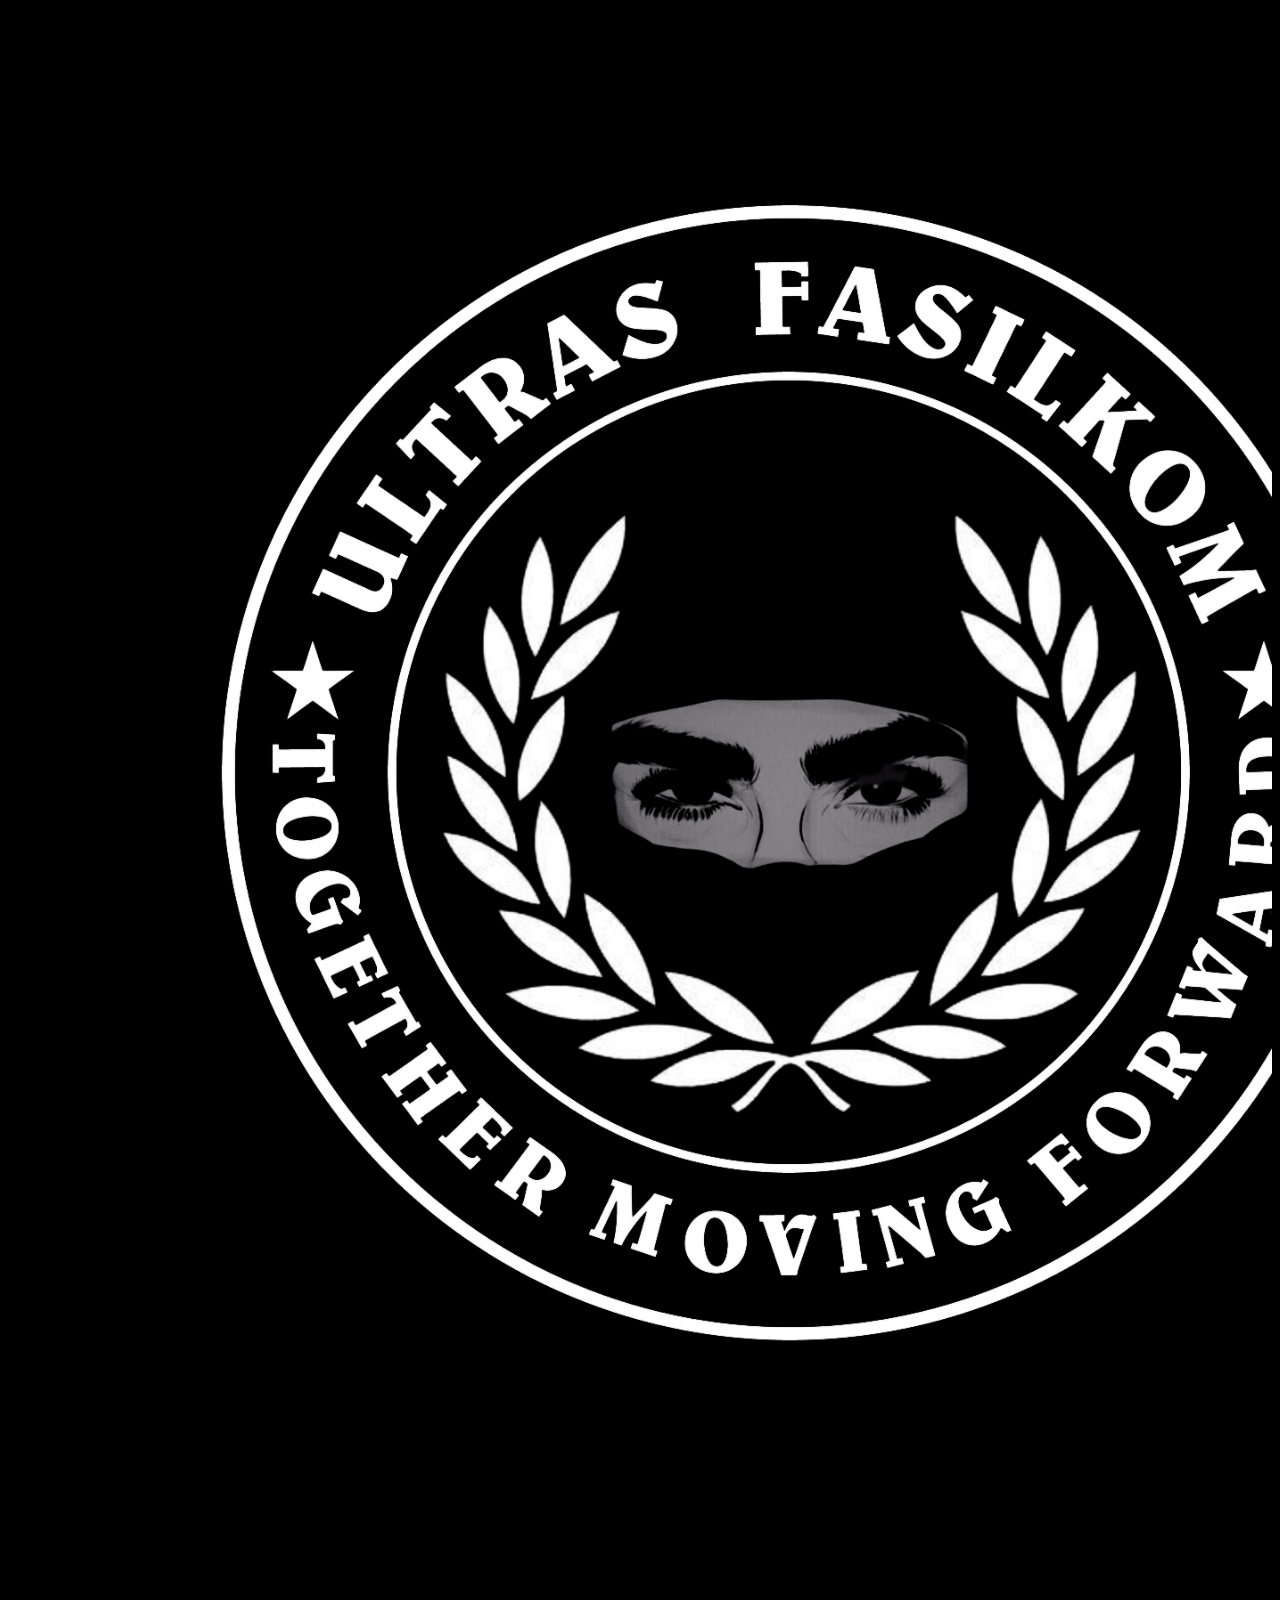
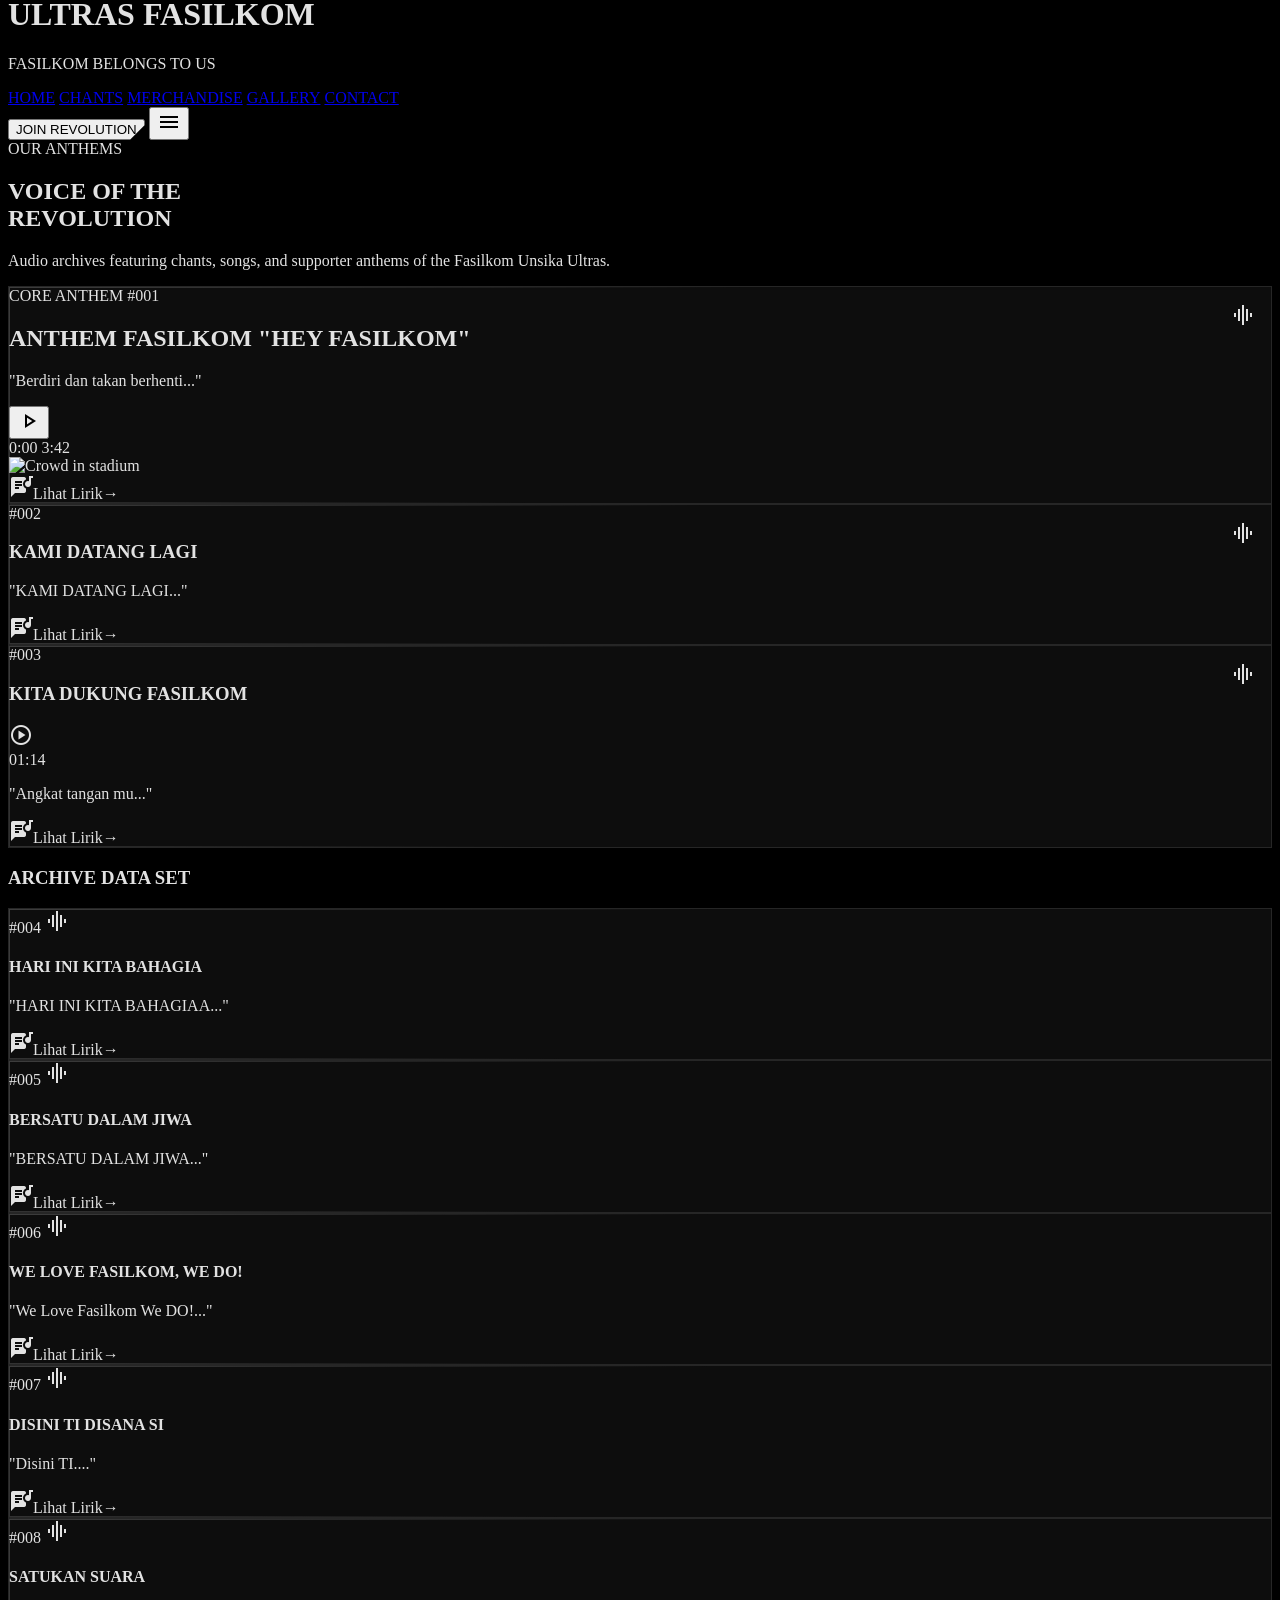
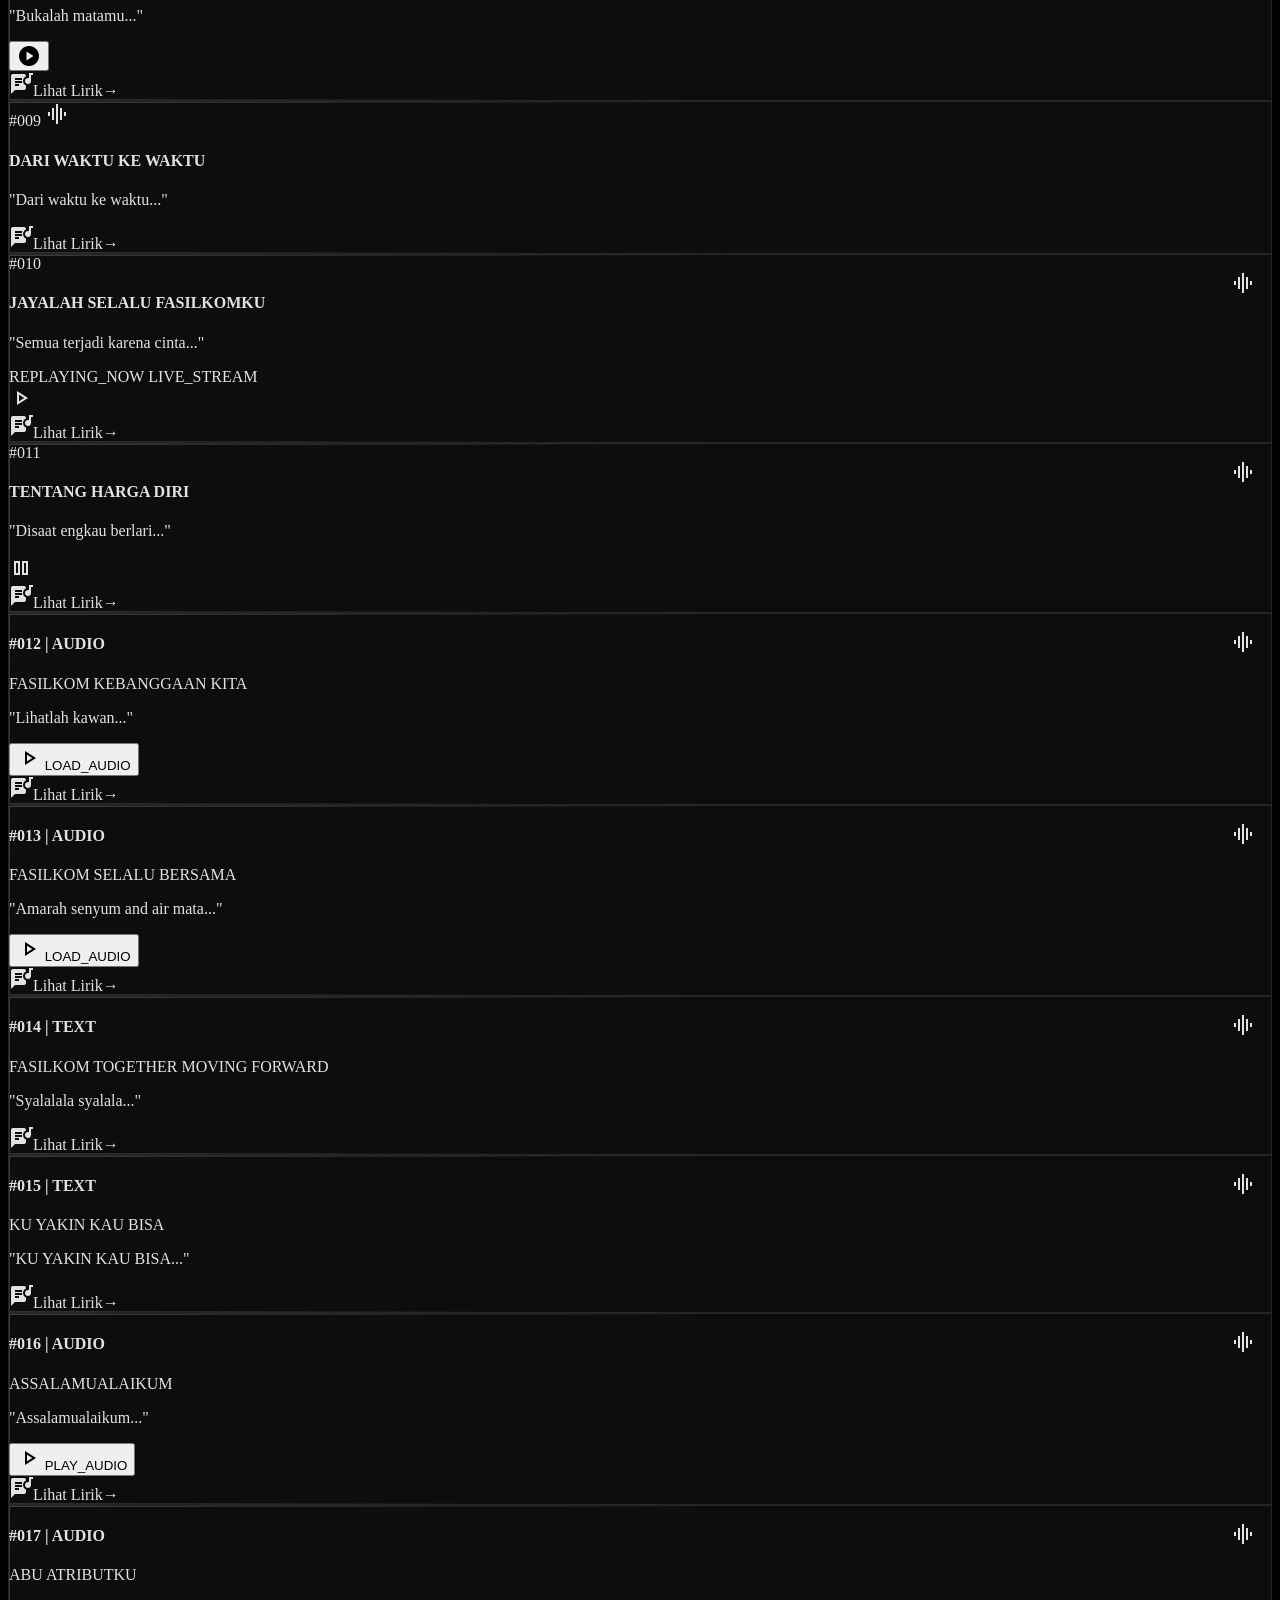
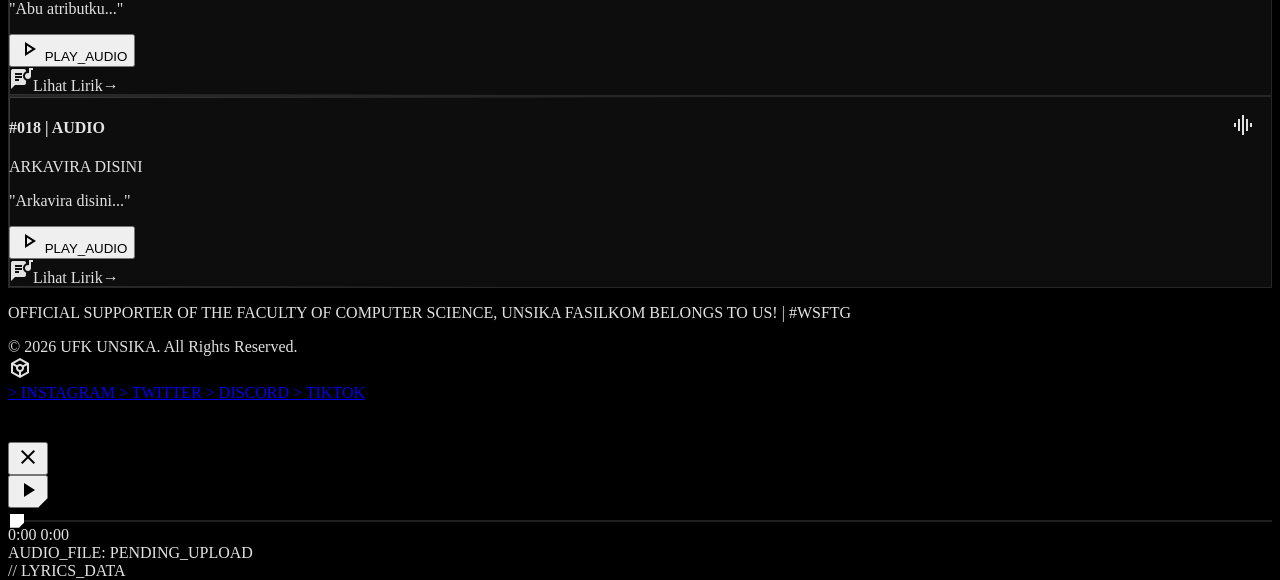
==== chants.html @ 9cc941f5 "Initial commit: Ultras Fasilkom website - Homepage (index.html) with hero, chants preview, news, doc" ====
<!DOCTYPE html>
<html class="dark" lang="en"><head>
<meta charset="utf-8"/>
<meta content="width=device-width, initial-scale=1.0" name="viewport"/>
<title>CHANTS | ULTRAS FASILKOM</title>
<script src="https://cdn.tailwindcss.com?plugins=forms,container-queries"></script>
<link href="https://fonts.googleapis.com/css2?family=Space+Grotesk:wght@300;400;500;600;700&family=JetBrains+Mono:wght@400;500;600&family=Geist:wght@300;400;500;600&display=swap" rel="stylesheet"/>
<link href="https://fonts.googleapis.com/css2?family=Material+Symbols+Outlined:wght,FILL@100..700,0..1&display=swap" rel="stylesheet"/>
<link rel="icon" type="image/png" href="assets/img/Logo Bulat.png"/>
<script id="tailwind-config">
      tailwind.config = {
        darkMode: "class",
        theme: {
          extend: {
            "colors": {
                    "primary-container": "#e2e2e2",
                    "on-primary-fixed": "#1a1c1c",
                    "tertiary-fixed-dim": "#00e639",
                    "secondary-fixed-dim": "#c6c6c6",
                    "surface-container-low": "#1b1b1b",
                    "on-tertiary": "#313030",
                    "on-error": "#690005",
                    "inverse-surface": "#e2e2e2",
                    "surface": "#131313",
                    "error": "#ffb4ab",
                    "primary-fixed-dim": "#c6c6c7",
                    "on-secondary-fixed": "#1a1c1c",
                    "on-primary-fixed-variant": "#454747",
                    "on-error-container": "#ffdad6",
                    "on-tertiary-fixed": "#1c1b1b",
                    "on-secondary": "#2f3131",
                    "surface-container-high": "#2a2a2a",
                    "surface-tint": "#c6c6c7",
                    "tertiary": "#ffffff",
                    "surface-container-highest": "#353535",
                    "tertiary-fixed": "#e5e2e1",
                    "on-tertiary-fixed-variant": "#474746",
                    "surface-bright": "#393939",
                    "surface-container": "#1f1f1f",
                    "on-tertiary-container": "#656464",
                    "inverse-on-surface": "#303030",
                    "on-secondary-fixed-variant": "#464747",
                    "outline-variant": "#444748",
                    "primary": "#ffffff",
                    "error-container": "#93000a",
                    "secondary-fixed": "#e3e2e2",
                    "inverse-primary": "#5d5f5f",
                    "secondary-container": "#484949",
                    "secondary": "#c6c6c6",
                    "on-surface": "#e2e2e2",
                    "tertiary-container": "#e5e2e1",
                    "primary-fixed": "#e2e2e2",
                    "surface-container-lowest": "#0e0e0e",
                    "on-primary-container": "#636565",
                    "background": "#131313",
                    "on-secondary-container": "#b8b8b8",
                    "surface-dim": "#131313",
                    "on-background": "#e2e2e2",
                    "outline": "#8e9192",
                    "surface-variant": "#353535",
                    "on-surface-variant": "#c4c7c8",
                    "on-primary": "#2f3131"
            },
            "borderRadius": {
                    "DEFAULT": "0.25rem",
                    "lg": "0.5rem",
                    "xl": "0.75rem",
                    "full": "9999px"
            },
            "spacing": {
                    "base": "8px",
                    "unit": "4px",
                    "margin-desktop": "40px",
                    "margin-mobile": "16px",
                    "container-max": "1280px",
                    "gutter": "16px"
            },
            "fontFamily": {
                    "headline-xl": ["Space Grotesk"],
                    "headline-lg": ["Space Grotesk"],
                    "headline-lg-mobile": ["Space Grotesk"],
                    "headline-md": ["Space Grotesk"],
                    "label-caps": ["JetBrains Mono"],
                    "data-label": ["JetBrains Mono"],
                    "data-mono": ["JetBrains Mono"],
                    "body-lg": ["Geist"],
                    "body-md": ["Geist"],
                    "code-sm": ["JetBrains Mono"]
            },
            "fontSize": {
                    "headline-xl": ["64px", {"lineHeight": "1.1", "letterSpacing": "-0.04em", "fontWeight": "700"}],
                    "headline-lg": ["40px", {"lineHeight": "1.2", "letterSpacing": "-0.02em", "fontWeight": "700"}],
                    "headline-lg-mobile": ["32px", {"lineHeight": "1.2", "fontWeight": "700"}],
                    "headline-md": ["24px", {"lineHeight": "1.2", "fontWeight": "600"}],
                    "label-caps": ["12px", {"lineHeight": "1.0", "letterSpacing": "0.1em", "fontWeight": "600"}],
                    "data-label": ["14px", {"lineHeight": "1.2", "letterSpacing": "0.05em", "fontWeight": "500"}],
                    "data-mono": ["12px", {"lineHeight": "1.4", "fontWeight": "400"}],
                    "body-lg": ["18px", {"lineHeight": "1.6", "fontWeight": "400"}],
                    "body-md": ["16px", {"lineHeight": "1.6", "fontWeight": "400"}],
                    "code-sm": ["13px", {"lineHeight": "1.4", "fontWeight": "400"}]
            }
          },
        },
      }
    </script>
<style>
        header nav a {
            position: relative;
        }
        header nav a::after {
            content: '';
            position: absolute;
            bottom: -4px;
            left: 0;
            width: 0;
            height: 2px;
            background: #00e639;
            transition: width 0.25s ease;
        }
        header nav a:hover::after {
            width: 100%;
        }
        .angular-cut {
            clip-path: polygon(0 0, 100% 0, 100% calc(100% - 15px), calc(100% - 15px) 100%, 0 100%);
        }
        .grid-bg {
            background-image: radial-gradient(circle, #444748 1px, transparent 1px);
            background-size: 32px 32px;
        }

        body {
            background-color: #000000;
            color: #e2e2e2;
            overflow-x: hidden;
        }

        .glass-card {
            background: rgba(255, 255, 255, 0.05);
            backdrop-filter: blur(30px);
            border: 1px solid rgba(255, 255, 255, 0.1);
            position: relative;
            transition: transform 0.2s ease, border-color 0.2s ease, background 0.2s ease, box-shadow 0.2s ease;
        }
        .glass-card:hover {
            transform: translateY(-3px);
            border-color: rgba(0, 230, 57, 0.4);
            background: rgba(255, 255, 255, 0.08);
            box-shadow: 0 8px 32px rgba(0, 230, 57, 0.08), 0 0 0 1px rgba(0, 230, 57, 0.15);
        }

        .glass-card::before {
            content: "";
            position: absolute;
            inset: 0;
            border-radius: inherit;
            padding: 1px;
            background: linear-gradient(135deg, rgba(255, 255, 255, 0.2), transparent, transparent);
            -webkit-mask: linear-gradient(#fff 0 0) content-box, linear-gradient(#fff 0 0);
            mask: linear-gradient(#fff 0 0) content-box, linear-gradient(#fff 0 0);
            -webkit-mask-composite: xor;
            mask-composite: exclude;
            pointer-events: none;
        }

        .soundwave-bar {
            width: 3px;
            background: #ffffff;
            border-radius: 1px;
            transition: height 0.2s ease;
        }

        .glow-hover:hover {
            box-shadow: 0 0 15px rgba(255, 255, 255, 0.2);
            filter: brightness(1.2);
        }

        ::-webkit-scrollbar { width: 4px; }
        ::-webkit-scrollbar-track { background: #000; }
        ::-webkit-scrollbar-thumb { background: #333; }
        ::-webkit-scrollbar-thumb:hover { background: #555; }

        /* Seekbar */
        .seek-bar {
            -webkit-appearance: none;
            appearance: none;
            height: 2px;
            background: linear-gradient(to right, rgba(255,255,255,0.7) var(--seek-progress, 0%), rgba(255,255,255,0.12) var(--seek-progress, 0%));
            outline: none;
            cursor: pointer;
            width: 100%;
        }
        .seek-bar::-webkit-slider-thumb {
            -webkit-appearance: none;
            width: 14px;
            height: 14px;
            background: #ffffff;
            cursor: pointer;
            clip-path: polygon(0 0, 100% 0, 100% calc(100% - 5px), calc(100% - 5px) 100%, 0 100%);
            transition: background 0.15s;
        }
        .seek-bar:hover::-webkit-slider-thumb { background: #00e639; }
        .seek-bar::-moz-range-thumb {
            width: 14px;
            height: 14px;
            background: #fff;
            border: none;
            cursor: pointer;
        }

        /* Modal */
        #lyrics-modal { transition: opacity 0.25s ease; }
        #modal-panel { transition: transform 0.25s ease; }
    </style>
</head>
<body class="bg-background font-body-md text-on-background selection:bg-primary selection:text-surface">
<!-- Header / TopAppBar -->
<header class="sticky top-0 z-[100] border-b-2 border-outline bg-background/95 backdrop-blur-sm">
<div class="flex justify-between items-center w-full px-[40px] py-4 max-w-[1280px] mx-auto h-20">
<!-- Brand -->
<div class="flex items-center gap-4">
<div class="w-16 h-16 angular-cut overflow-hidden flex-shrink-0">
<img src="assets/img/Logo Bulat.png" alt="Ultras Fasilkom" class="w-full h-full object-cover">
</div>
<div class="hidden md:block">
<h1 class="font-headline-md text-headline-md font-bold tracking-tighter text-primary">ULTRAS FASILKOM</h1>
<p class="font-data-mono text-[10px] text-on-surface-variant uppercase tracking-widest">FASILKOM BELONGS TO US</p>
</div>
</div>
<!-- Navigation Links -->
<nav class="hidden md:flex items-center gap-8">
<a class="text-on-surface-variant font-data-label text-data-label hover:text-primary hover:bg-surface-container-highest transition-all duration-150 px-2 py-1" href="index.html">HOME</a>
<a class="text-tertiary-fixed-dim border-b-2 border-tertiary-fixed-dim pb-1 font-data-label text-data-label transition-all duration-150" href="#">CHANTS</a>
<a class="text-on-surface-variant font-data-label text-data-label hover:text-primary hover:bg-surface-container-highest transition-all duration-150 px-2 py-1" href="#">MERCHANDISE</a>
<a class="text-on-surface-variant font-data-label text-data-label hover:text-primary hover:bg-surface-container-highest transition-all duration-150 px-2 py-1" href="#">GALLERY</a>
<a class="text-on-surface-variant font-data-label text-data-label hover:text-primary hover:bg-surface-container-highest transition-all duration-150 px-2 py-1" href="#">CONTACT</a>
</nav>
<!-- Right: Button + Hamburger -->
<div class="flex items-center justify-end gap-4 flex-shrink-0">
<button class="hidden md:block bg-primary text-background px-6 py-3 font-headline-md font-bold uppercase angular-cut hover:bg-tertiary-fixed-dim transition-all duration-300">
    JOIN REVOLUTION
</button>
<button id="hamburger-btn" class="md:hidden flex items-center justify-center w-10 h-10 text-primary hover:text-tertiary-fixed-dim transition-colors" aria-label="Toggle menu">
<span class="material-symbols-outlined text-2xl" id="hamburger-icon">menu</span>
</button>
</div>
</div>
</header>
<!-- Mobile Menu -->
<div id="mobile-menu" class="md:hidden fixed left-0 right-0 z-[99] bg-background border-b-2 border-outline backdrop-blur-sm overflow-hidden" style="top:80px; max-height:0; opacity:0; transition: max-height 0.35s ease, opacity 0.25s ease;">
<nav class="flex flex-col px-6 py-4 gap-1 max-w-[1280px] mx-auto">
<a class="text-on-surface-variant font-data-label text-data-label py-4 border-b border-outline-variant/20 hover:text-primary transition-colors" href="index.html">HOME</a>
<a class="text-tertiary-fixed-dim font-data-label text-data-label py-4 border-b border-outline-variant/20 tracking-wider" href="#">CHANTS</a>
<a class="text-on-surface-variant font-data-label text-data-label py-4 border-b border-outline-variant/20 hover:text-primary transition-colors" href="#">MERCHANDISE</a>
<a class="text-on-surface-variant font-data-label text-data-label py-4 border-b border-outline-variant/20 hover:text-primary transition-colors" href="#">GALLERY</a>
<a class="text-on-surface-variant font-data-label text-data-label py-4 border-b border-outline-variant/20 hover:text-primary transition-colors" href="#">CONTACT</a>
<div class="py-4">
<button class="w-full bg-primary text-background py-3 font-headline-md font-bold uppercase angular-cut hover:bg-tertiary-fixed-dim transition-all duration-300">JOIN REVOLUTION</button>
</div>
</nav>
</div>
<main class="pt-8 pb-20 px-margin-mobile md:px-margin-desktop max-w-container-max mx-auto">
<!-- Hero Section -->
<section class="mb-16">
<div class="flex flex-col md:flex-row md:items-end justify-between gap-base mb-8">
<div>
<span class="font-label-caps text-primary tracking-widest opacity-60">OUR ANTHEMS</span>
<h1 class="font-headline-xl text-headline-xl mt-2">VOICE OF THE<br/><span class="text-primary">REVOLUTION</span></h1>
</div>
<div class="text-right hidden md:block">
<p class="font-code-sm text-on-surface-variant max-w-xs">
                        Audio archives featuring chants, songs, and supporter anthems of the Fasilkom Unsika Ultras.
                    </p>
</div>
</div>
<div class="w-full h-1 bg-white/5 relative overflow-hidden mb-12">
<div class="absolute inset-0 bg-primary/20 animate-[pulse_2s_infinite]"></div>
</div>
</section>
<!-- Chant Grid (Bento Style Layout) -->
<div class="grid grid-cols-1 lg:grid-cols-12 gap-gutter">
<!-- Featured Chant 1 -->
<div class="lg:col-span-8 glass-card p-8 group overflow-hidden">
<div class="flex flex-col md:flex-row justify-between items-start gap-gutter mb-8">
<div class="flex-1">
<div class="flex items-center gap-base mb-4">
<span class="bg-white text-black px-2 py-0.5 font-label-caps text-[10px]">CORE ANTHEM</span>
<span class="font-code-sm opacity-40">#001</span>
</div>
<h2 class="font-headline-lg text-headline-lg uppercase mb-2">ANTHEM FASILKOM "HEY FASILKOM"</h2>
<p class="font-body-lg text-primary/80 italic">"Berdiri dan takan berhenti..."</p>
</div>
<!-- Audio Player Integrated -->
<div class="w-full md:w-72 bg-white/5 border border-white/10 p-4 self-center">
<div class="flex items-center gap-4 mb-3">
<button class="w-12 h-12 flex items-center justify-center bg-white text-black transition-transform active:scale-90">
<span class="material-symbols-outlined">play_arrow</span>
</button>
<div class="flex-1">
<div class="h-8 flex items-end gap-[2px] justify-between px-2">
<div class="soundwave-bar h-1/2"></div><div class="soundwave-bar h-3/4"></div><div class="soundwave-bar h-full"></div><div class="soundwave-bar h-1/2"></div><div class="soundwave-bar h-2/3"></div><div class="soundwave-bar h-4/5"></div><div class="soundwave-bar h-1/3"></div><div class="soundwave-bar h-3/4"></div><div class="soundwave-bar h-full"></div><div class="soundwave-bar h-2/3"></div><div class="soundwave-bar h-1/2"></div>
</div>
</div>
</div>
<div class="flex justify-between font-code-sm text-xs opacity-60">
<span>0:00</span>
<span>3:42</span>
</div>
</div>
</div>
<div class="h-64 relative rounded overflow-hidden">
<img class="w-full h-full object-cover opacity-30 grayscale group-hover:scale-105 transition-transform duration-700" src="https://lh3.googleusercontent.com/aida-public/[base64]" alt="Crowd in stadium"/>
<div class="absolute inset-0 bg-gradient-to-t from-surface via-transparent to-transparent"></div>
</div>
</div>
<!-- Chant 2-3 Stack -->
<div class="lg:col-span-4 flex flex-col gap-gutter">
<div class="glass-card p-6 flex-1 hover:bg-white/10 transition-colors cursor-pointer">
<span class="font-code-sm opacity-40 mb-2 block">#002</span>
<h3 class="font-headline-lg-mobile text-headline-lg-mobile mb-4">KAMI DATANG LAGI</h3>
<p class="font-body-md opacity-60 line-clamp-2 italic">"KAMI DATANG LAGI..."</p>
</div>
<div class="glass-card p-6 flex-1 bg-white/10">
<span class="font-code-sm opacity-40 mb-2 block">#003</span>
<h3 class="font-headline-lg-mobile text-headline-lg-mobile mb-4">KITA DUKUNG FASILKOM</h3>
<div class="bg-black/40 p-4 mb-4 border-l-2 border-primary">
<div class="flex items-center gap-3">
<span class="material-symbols-outlined text-primary">play_circle</span>
<div class="flex-1 h-[2px] bg-white/20 relative">
<div class="absolute left-0 top-0 h-full w-1/3 bg-primary shadow-[0_0_8px_white]"></div>
</div>
<span class="font-code-sm text-[10px]">01:14</span>
</div>
</div>
<p class="font-body-md opacity-60 italic">"Angkat tangan mu..."</p>
</div>
</div>
<!-- Standard List with Cyberpunk treatment -->
<div class="lg:col-span-12 mt-8">
<div class="flex items-center gap-base mb-12">
<div class="h-[1px] flex-1 bg-white/10"></div>
<h3 class="font-label-caps text-primary text-xl">ARCHIVE DATA SET</h3>
<div class="h-[1px] flex-1 bg-white/10"></div>
</div>
<div class="grid grid-cols-1 md:grid-cols-2 lg:grid-cols-3 gap-6">
<!-- 4 -->
<div class="glass-card p-6 hover:shadow-[0_0_20px_rgba(255,255,255,0.05)] transition-all">
<div class="flex justify-between items-start mb-6">
<span class="font-code-sm opacity-40">#004</span>
<span class="material-symbols-outlined text-primary animate-pulse">graphic_eq</span>
</div>
<h4 class="font-headline-lg-mobile text-xl mb-3">HARI INI KITA BAHAGIA</h4>
<p class="font-body-md opacity-60 mb-6 italic">"HARI INI KITA BAHAGIAA..."</p>
<div class="w-full h-1 bg-white/5 overflow-hidden"><div class="h-full bg-white/10 w-0"></div></div>
</div>
<!-- 5 -->
<div class="glass-card p-6">
<div class="flex justify-between items-start mb-6">
<span class="font-code-sm opacity-40">#005</span>
<span class="material-symbols-outlined text-primary animate-pulse">graphic_eq</span>
</div>
<h4 class="font-headline-lg-mobile text-xl mb-3">BERSATU DALAM JIWA</h4>
<p class="font-body-md opacity-60 mb-6 italic">"BERSATU DALAM JIWA..."</p>
<div class="w-full h-1 bg-white/5"></div>
</div>
<!-- 6 -->
<div class="glass-card p-6">
<div class="flex justify-between items-start mb-6">
<span class="font-code-sm opacity-40">#006</span>
<span class="material-symbols-outlined text-primary animate-pulse">graphic_eq</span>
</div>
<h4 class="font-headline-lg-mobile text-xl mb-3">WE LOVE FASILKOM, WE DO!</h4>
<p class="font-body-md opacity-60 mb-6 italic">"We Love Fasilkom We DO!..."</p>
<div class="w-full h-1 bg-white/5"></div>
</div>
<!-- 7 -->
<div class="glass-card p-6">
<div class="flex justify-between items-start mb-6">
<span class="font-code-sm opacity-40">#007</span>
<span class="material-symbols-outlined text-primary animate-pulse">graphic_eq</span>
</div>
<h4 class="font-headline-lg-mobile text-xl mb-3">DISINI TI DISANA SI</h4>
<p class="font-body-md opacity-60 mb-6 italic">"Disini TI...."</p>
<div class="w-full h-1 bg-white/5"></div>
</div>
<!-- 8 Audio Player -->
<div class="glass-card p-6 border-primary/30">
<div class="flex justify-between items-start mb-6">
<span class="font-code-sm text-primary">#008</span>
<span class="material-symbols-outlined text-primary animate-pulse">graphic_eq</span>
</div>
<h4 class="font-headline-lg-mobile text-xl mb-3">SATUKAN SUARA</h4>
<p class="font-body-md opacity-60 mb-6 italic">"Bukalah matamu..."</p>
<div class="flex items-center gap-3">
<button class="material-symbols-outlined text-primary text-3xl" style="font-variation-settings: 'FILL' 1;">play_circle</button>
<div class="flex-1 flex gap-1 items-end h-6">
<div class="bg-primary w-1 h-3"></div><div class="bg-primary w-1 h-5"></div><div class="bg-primary w-1 h-2"></div><div class="bg-primary w-1 h-4"></div><div class="bg-primary w-1 h-6"></div><div class="bg-primary/40 w-1 h-2"></div><div class="bg-primary/40 w-1 h-3"></div><div class="bg-primary/40 w-1 h-1"></div>
</div>
</div>
</div>
<!-- 9 -->
<div class="glass-card p-6">
<div class="flex justify-between items-start mb-6">
<span class="font-code-sm opacity-40">#009</span>
<span class="material-symbols-outlined text-primary animate-pulse">graphic_eq</span>
</div>
<h4 class="font-headline-lg-mobile text-xl mb-3">DARI WAKTU KE WAKTU</h4>
<p class="font-body-md opacity-60 mb-6 italic">"Dari waktu ke waktu..."</p>
<div class="w-full h-1 bg-white/5"></div>
</div>
</div>
</div>
<!-- Row 2 of Cards -->
<div class="lg:col-span-12 grid grid-cols-1 md:grid-cols-2 gap-gutter">
<!-- 10 Audio Player -->
<div class="glass-card p-8 flex flex-col md:flex-row gap-gutter">
<div class="flex-1">
<span class="font-code-sm opacity-40 mb-2 block">#010</span>
<h4 class="font-headline-lg-mobile mb-4">JAYALAH SELALU FASILKOMKU</h4>
<p class="font-body-md opacity-60 mb-4 italic">"Semua terjadi karena cinta..."</p>
</div>
<div class="w-full md:w-64 flex flex-col justify-center gap-2">
<div class="flex items-center justify-between font-code-sm mb-2">
<span>REPLAYING_NOW</span>
<span class="text-primary">LIVE_STREAM</span>
</div>
<div class="h-12 bg-white/5 flex items-center px-4 gap-4">
<span class="material-symbols-outlined cursor-pointer hover:text-primary">play_arrow</span>
<div class="flex-1 flex items-end h-6 gap-[2px]">
<div class="bg-primary w-full h-[10%]"></div><div class="bg-primary w-full h-[60%]"></div><div class="bg-primary w-full h-[40%]"></div><div class="bg-primary w-full h-[90%]"></div><div class="bg-primary w-full h-[20%]"></div>
</div>
</div>
</div>
</div>
<!-- 11 Audio Player -->
<div class="glass-card p-8 flex flex-col md:flex-row gap-gutter">
<div class="flex-1">
<span class="font-code-sm opacity-40 mb-2 block">#011</span>
<h4 class="font-headline-lg-mobile mb-4">TENTANG HARGA DIRI</h4>
<p class="font-body-md opacity-60 mb-4 italic">"Disaat engkau berlari..."</p>
</div>
<div class="w-full md:w-64 flex flex-col justify-center gap-2">
<div class="h-12 border border-primary/20 flex items-center px-4 gap-4">
<span class="material-symbols-outlined text-primary">pause</span>
<div class="flex-1 relative h-1 bg-white/10">
<div class="absolute inset-y-0 left-0 w-3/4 bg-primary"></div>
</div>
</div>
</div>
</div>
</div>
<!-- Remaining List -->
<div class="lg:col-span-12 grid grid-cols-1 md:grid-cols-2 lg:grid-cols-4 gap-6">
<!-- 12 -->
<div class="glass-card p-6 border-l-4 border-primary/50">
<h4 class="font-label-caps text-xs opacity-50 mb-2">#012 | AUDIO</h4>
<p class="font-body-lg font-bold mb-2">FASILKOM KEBANGGAAN KITA</p>
<p class="font-code-sm opacity-40 mb-4 italic">"Lihatlah kawan..."</p>
<button class="flex items-center gap-2 text-primary font-label-caps text-[10px] tracking-widest hover:translate-x-1 transition-transform">
<span class="material-symbols-outlined text-sm">play_arrow</span> LOAD_AUDIO
                    </button>
</div>
<!-- 13 -->
<div class="glass-card p-6 border-l-4 border-primary/50">
<h4 class="font-label-caps text-xs opacity-50 mb-2">#013 | AUDIO</h4>
<p class="font-body-lg font-bold mb-2">FASILKOM SELALU BERSAMA</p>
<p class="font-code-sm opacity-40 mb-4 italic">"Amarah senyum and air mata..."</p>
<button class="flex items-center gap-2 text-primary font-label-caps text-[10px] tracking-widest hover:translate-x-1 transition-transform">
<span class="material-symbols-outlined text-sm">play_arrow</span> LOAD_AUDIO
                    </button>
</div>
<!-- 14 -->
<div class="glass-card p-6 opacity-60 hover:opacity-100 transition-opacity">
<h4 class="font-label-caps text-xs opacity-50 mb-2">#014 | TEXT</h4>
<p class="font-body-lg font-bold mb-2">FASILKOM TOGETHER MOVING FORWARD</p>
<p class="font-code-sm opacity-40 italic">"Syalalala syalala..."</p>
</div>
<!-- 15 -->
<div class="glass-card p-6 opacity-60 hover:opacity-100 transition-opacity">
<h4 class="font-label-caps text-xs opacity-50 mb-2">#015 | TEXT</h4>
<p class="font-body-lg font-bold mb-2">KU YAKIN KAU BISA</p>
<p class="font-code-sm opacity-40 italic">"KU YAKIN KAU BISA..."</p>
</div>
<!-- 16 -->
<div class="glass-card p-6 border-l-4 border-primary/50">
<h4 class="font-label-caps text-xs opacity-50 mb-2">#016 | AUDIO</h4>
<p class="font-body-lg font-bold mb-2">ASSALAMUALAIKUM</p>
<p class="font-code-sm opacity-40 mb-4 italic">"Assalamualaikum..."</p>
<button class="flex items-center gap-2 text-primary font-label-caps text-[10px] tracking-widest hover:translate-x-1 transition-transform">
<span class="material-symbols-outlined text-sm">play_arrow</span> PLAY_AUDIO
</button>
</div>
<!-- 17 -->
<div class="glass-card p-6 border-l-4 border-primary/50">
<h4 class="font-label-caps text-xs opacity-50 mb-2">#017 | AUDIO</h4>
<p class="font-body-lg font-bold mb-2">ABU ATRIBUTKU</p>
<p class="font-code-sm opacity-40 mb-4 italic">"Abu atributku..."</p>
<button class="flex items-center gap-2 text-primary font-label-caps text-[10px] tracking-widest hover:translate-x-1 transition-transform">
<span class="material-symbols-outlined text-sm">play_arrow</span> PLAY_AUDIO
</button>
</div>
<!-- 18 -->
<div class="glass-card p-6 border-l-4 border-primary/50">
<h4 class="font-label-caps text-xs opacity-50 mb-2">#018 | AUDIO</h4>
<p class="font-body-lg font-bold mb-2">ARKAVIRA DISINI</p>
<p class="font-code-sm opacity-40 mb-4 italic">"Arkavira disini..."</p>
<button class="flex items-center gap-2 text-primary font-label-caps text-[10px] tracking-widest hover:translate-x-1 transition-transform">
<span class="material-symbols-outlined text-sm">play_arrow</span> PLAY_AUDIO
</button>
</div>
</div>
</div>
</main>
<!-- Footer -->
<footer class="bg-surface-container-lowest border-t-2 border-outline mt-20 relative overflow-hidden">
<div class="absolute inset-0 opacity-5 pointer-events-none grid-bg"></div>
<div class="w-full pt-12 pb-6 px-[40px] max-w-[1280px] mx-auto relative z-10">
<div class="flex flex-col md:flex-row justify-between items-start gap-8 mb-12">
<!-- Left Footer Section -->
<div class="max-w-2xl">
<p class="font-data-mono text-data-mono text-primary leading-relaxed tracking-tight">
                    OFFICIAL SUPPORTER OF THE FACULTY OF COMPUTER SCIENCE, UNSIKA FASILKOM BELONGS TO US! | #WSFTG
                </p>
</div>
<!-- Right Footer Section -->
<div class="flex items-center gap-4 text-right">
<div class="flex flex-col">
<span class="font-data-mono text-data-mono text-primary uppercase">
© 2026 UFK UNSIKA. All Rights Reserved.</span>
</div>
<div class="w-12 h-12 border-2 border-primary rounded-full flex items-center justify-center animate-[spin_10s_linear_infinite]">
<span class="material-symbols-outlined text-primary text-xl">token</span>
</div>
</div>
</div>
<!-- Bottom Center Links -->
<div class="flex flex-wrap justify-center items-center gap-x-8 gap-y-4 border-t border-outline-variant/30 pt-8">
<a class="font-data-mono text-[12px] text-on-surface-variant hover:text-tertiary-fixed transition-colors flex items-center gap-2 group" href="#">
<span class="opacity-0 group-hover:opacity-100 transition-opacity">&gt;</span> INSTAGRAM
</a>
<a class="font-data-mono text-[12px] text-on-surface-variant hover:text-tertiary-fixed transition-colors flex items-center gap-2 group" href="#">
<span class="opacity-0 group-hover:opacity-100 transition-opacity">&gt;</span> TWITTER
</a>
<a class="font-data-mono text-[12px] text-on-surface-variant hover:text-tertiary-fixed transition-colors flex items-center gap-2 group" href="#">
<span class="opacity-0 group-hover:opacity-100 transition-opacity">&gt;</span> DISCORD
</a>
<a class="font-data-mono text-[12px] text-on-surface-variant hover:text-tertiary-fixed transition-colors flex items-center gap-2 group" href="#">
<span class="opacity-0 group-hover:opacity-100 transition-opacity">&gt;</span> TIKTOK
</a>
</div>
</div>
</footer>
<!-- LYRICS PLAYER MODAL -->
<div id="lyrics-modal" class="fixed inset-0 z-[200] flex items-center justify-center p-4 opacity-0 pointer-events-none">
    <div id="modal-backdrop" class="absolute inset-0 bg-black/85 backdrop-blur-sm"></div>
    <div id="modal-panel" class="relative z-10 w-full max-w-2xl bg-[#131313] border-2 border-[#8e9192] flex flex-col overflow-hidden" style="max-height:88vh; clip-path: polygon(0 0, 100% 0, 100% calc(100% - 20px), calc(100% - 20px) 100%, 0 100%); transform: translateY(20px);">

        <!-- Header -->
        <div class="flex justify-between items-start p-6 border-b-2 border-[#8e9192] flex-shrink-0">
            <div>
                <div class="flex items-center gap-3 mb-2">
                    <span id="modal-number" class="font-data-mono text-[11px] text-[#00e639] tracking-[0.2em]"></span>
                    <span id="modal-badge" class="hidden bg-white text-black px-2 py-0.5 font-data-mono text-[10px] tracking-wider"></span>
                </div>
                <h2 id="modal-title" class="font-headline-md text-headline-md text-white uppercase tracking-tight leading-tight"></h2>
            </div>
            <button id="modal-close" class="text-[#8e9192] hover:text-white transition-colors ml-6 mt-1 flex-shrink-0">
                <span class="material-symbols-outlined text-2xl">close</span>
            </button>
        </div>

        <!-- Audio Player -->
        <div class="px-6 py-5 border-b border-white/10 flex-shrink-0">
            <audio id="modal-audio" preload="none"></audio>
            <div class="flex items-center gap-5">
                <button id="play-pause-btn" class="w-12 h-12 flex items-center justify-center flex-shrink-0 bg-white text-black hover:bg-[#00e639] transition-colors" style="clip-path: polygon(0 0, 100% 0, 100% calc(100% - 10px), calc(100% - 10px) 100%, 0 100%);">
                    <span class="material-symbols-outlined text-2xl" id="play-icon" style="font-variation-settings:'FILL' 1;">play_arrow</span>
                </button>
                <div class="flex-1 flex flex-col gap-2">
                    <input type="range" id="seek-bar" class="seek-bar" value="0" min="0" max="100" step="0.1">
                    <div class="flex justify-between">
                        <span id="current-time" class="font-data-mono text-[10px] text-[#c4c7c8]">0:00</span>
                        <span id="track-duration" class="font-data-mono text-[10px] text-[#c4c7c8]">0:00</span>
                    </div>
                </div>
            </div>
            <div class="flex items-center gap-2 mt-3">
                <span id="status-dot" class="w-2 h-2 rounded-full bg-[#444748] flex-shrink-0"></span>
                <span id="status-text" class="font-data-mono text-[10px] text-[#444748] tracking-wider uppercase">AUDIO_FILE: PENDING_UPLOAD</span>
            </div>
        </div>

        <!-- Lyrics -->
        <div class="flex-1 overflow-y-auto min-h-0">
            <div class="px-6 pt-5 pb-2 sticky top-0 bg-[#131313]/95 backdrop-blur-sm">
                <div class="flex items-center gap-3">
                    <div class="h-px flex-1 bg-white/10"></div>
                    <span class="font-data-mono text-[10px] text-[#00e639] tracking-[0.2em] uppercase">// LYRICS_DATA</span>
                    <div class="h-px flex-1 bg-white/10"></div>
                </div>
            </div>
            <div id="modal-lyrics" class="px-8 pb-10 pt-4 font-body-lg text-[18px] text-[#e2e2e2] leading-[2.2] whitespace-pre-line text-center"></div>
        </div>

    </div>
</div>

<!-- Ambient Glow -->
<div class="fixed top-0 left-0 w-full h-full pointer-events-none -z-10 opacity-30">
<div class="absolute top-1/4 -left-20 w-96 h-96 bg-primary/10 rounded-full blur-[120px]"></div>
<div class="absolute bottom-1/4 -right-20 w-96 h-96 bg-primary/5 rounded-full blur-[150px]"></div>
</div>
<script>
        // Hamburger Menu
        const hamburgerBtn = document.getElementById('hamburger-btn');
        const mobileMenu = document.getElementById('mobile-menu');
        const hamburgerIcon = document.getElementById('hamburger-icon');
        let menuOpen = false;

        hamburgerBtn.addEventListener('click', () => {
            menuOpen = !menuOpen;
            mobileMenu.style.maxHeight = menuOpen ? '500px' : '0';
            mobileMenu.style.opacity = menuOpen ? '1' : '0';
            hamburgerIcon.textContent = menuOpen ? 'close' : 'menu';
        });

        mobileMenu.querySelectorAll('a').forEach(link => {
            link.addEventListener('click', () => {
                menuOpen = false;
                mobileMenu.style.maxHeight = '0';
                mobileMenu.style.opacity = '0';
                hamburgerIcon.textContent = 'menu';
            });
        });

const bars = document.querySelectorAll('.soundwave-bar');
        setInterval(() => {
            bars.forEach(bar => {
                const height = Math.floor(Math.random() * 80) + 20;
                bar.style.height = `${height}%`;
            });
        }, 150);

        document.querySelectorAll('button').forEach(btn => {
            btn.addEventListener('mouseenter', () => {
                btn.style.opacity = '0.7';
                setTimeout(() => btn.style.opacity = '1', 50);
                setTimeout(() => btn.style.opacity = '0.8', 100);
                setTimeout(() => btn.style.opacity = '1', 150);
            });
        });
    </script>
<script>
    // ── TRACK DATA ──────────────────────────────────────────
    const tracks = [
        {
            number: '#001', badge: 'CORE ANTHEM',
            title: 'ANTHEM FASILKOM "HEY FASILKOM"',
            audio: 'assets/audio/001_hey_fasilkom.mp3',
            lyrics: `Berdiri dan takan berhenti...
Tuk dukung kebanggaan kami...
Fasilkom sampai mati...

Hey Fasilkom... Hey Fasilkom...
Selamanya di hati...`
        },
        { number: '#002', title: 'KAMI DATANG LAGI', audio: '', lyrics: `KAMI DATANG LAGI...
DENGAN SATU TUJUAN...
UNTUK KEBANGGAAN...
FASILKOM JUARA...
KAMI DISINI UNTUKMU...` },
        { number: '#003', title: 'KITA DUKUNG FASILKOM', audio: '', lyrics: `Angkat tangan mu...
Satukan suara mu...
Fasilkom yang utama...
Takkan pernah menyerah...
Berjuanglah pahlawanku...` },
        { number: '#004', title: 'HARI INI KITA BAHAGIA', audio: '', lyrics: `HARI INI KITA BAHAGIAA...
DENGAN KEMENANGAN INI...
FASILKOM SELALU DI HATI...
TERUSLAH BERJAYA...
SATU FASILKOM SATU!` },
        { number: '#005', title: 'BERSATU DALAM JIWA', audio: '', lyrics: `BERSATU DALAM JIWA...
BERJANJI TUK SETIA...
FASILKOM SELAMANYA...
TAK AKAN TERPISAHKAN...
OLEH APAPUN JUGA...` },
        { number: '#006', title: 'WE LOVE FASILKOM, WE DO!', audio: 'assets/audio/lv_0_20250726110537.mp4', lyrics: `We Love Fasilkom We DO!...
We Love Fasilkom We DO!...
Fasilkom we love you...
Oh Fasilkom we love you...
Forever and ever...` },
        { number: '#007', title: 'DISINI TI DISANA SI', audio: 'assets/audio/lv_0_20250726110737.mp4', lyrics: `Disini TI… Disana SI…
Dimana-mana kita saudara...
Fasilkom satu... Fasilkom maju...
Tak ada beda... Kita Fasilkom...
Unsika Bangga!` },
        { number: '#008', title: 'SATUKAN SUARA', audio: '', lyrics: `Bukalah matamu...
Dengarlah suara kami...
Bergetar stadion ini...
Demi Fasilkom tercinta...
Berjuanglah sekuat tenaga...` },
        { number: '#009', title: 'DARI WAKTU KE WAKTU', audio: '', lyrics: `Dari waktu ke waktu...
Cintaku takkan pudar...
Untukmu Fasilkomku...
Mengalir dalam darah...
Abadi selamanya...` },
        { number: '#010', title: 'JAYALAH SELALU FASILKOMKU', audio: '', lyrics: `Semua terjadi karena cinta...
Semua terjadi karena rasa...
Jayalah selalu Fasilkomku...
Kibarkan bendera mu...
Di puncak tertinggi dunia...` },
        { number: '#011', title: 'TENTANG HARGA DIRI', audio: '', lyrics: `Disaat engkau berlari...
Mengejar mimpi-mimpi...
Fasilkom harga diri...
Takkan kami biarkan...
Engkau berjuang sendiri...` },
        { number: '#012', title: 'FASILKOM KEBANGGAAN KITA', audio: '', lyrics: `Lihatlah kawan...
Kemenangan di depan mata...
Fasilkom kebanggaan kita...
Bersama kita bisa...
Taklukan segala rintangan...` },
        { number: '#013', title: 'FASILKOM SELALU BERSAMA', audio: '', lyrics: `Amarah senyum...
Tawa dan tangis kita lalui...
Fasilkom selalu bersama...
Dalam suka dan duka...
Satu rasa satu jiwa...` },
        { number: '#014', title: 'FASILKOM TOGETHER MOVING FORWARD', audio: 'assets/audio/lv_0_20250726110917.mp4', lyrics: `Syalalala syalala...
Fasilkom together moving forward...
Syalalala syalala...
Terus maju tak gentar...
Sampai garis finish...` },
        { number: '#015', title: 'KU YAKIN KAU BISA', audio: '', lyrics: `KU YAKIN KAU BISA...
KU YAKIN KAU JUARA...
FASILKOM KU TERCINTA...
DOA KAMI UNTUKMU...
SALAM SATU FASILKOM!` },
        { number: '#016', title: 'ASSALAMUALAIKUM', audio: 'assets/audio/lv_0_20250726111040.mp4', lyrics: `[ Lirik segera hadir ]` },
        { number: '#017', title: 'ABU ATRIBUTKU', audio: 'assets/audio/lv_0_20250726111201.mp4', lyrics: `[ Lirik segera hadir ]` },
        { number: '#018', title: 'ARKAVIRA DISINI', audio: 'assets/audio/lv_0_20250726111336.mp4', lyrics: `[ Lirik segera hadir ]` },
    ];

    // ── ELEMENTS ────────────────────────────────────────────
    const lyricsModal  = document.getElementById('lyrics-modal');
    const modalPanel   = document.getElementById('modal-panel');
    const modalAudio   = document.getElementById('modal-audio');
    const playPauseBtn = document.getElementById('play-pause-btn');
    const playIcon     = document.getElementById('play-icon');
    const seekBar      = document.getElementById('seek-bar');
    const currentTimeEl = document.getElementById('current-time');
    const durationEl   = document.getElementById('track-duration');
    const statusDot    = document.getElementById('status-dot');
    const statusText   = document.getElementById('status-text');

    function fmt(s) {
        if (!s || isNaN(s)) return '0:00';
        return Math.floor(s / 60) + ':' + String(Math.floor(s % 60)).padStart(2, '0');
    }

    function openTrack(idx) {
        const t = tracks[idx];
        if (!t) return;
        document.getElementById('modal-number').textContent = t.number;
        const badge = document.getElementById('modal-badge');
        if (t.badge) { badge.textContent = t.badge; badge.classList.remove('hidden'); }
        else badge.classList.add('hidden');
        document.getElementById('modal-title').textContent = t.title;
        document.getElementById('modal-lyrics').textContent = t.lyrics;

        modalAudio.pause();
        seekBar.value = 0;
        seekBar.style.setProperty('--seek-progress', '0%');
        currentTimeEl.textContent = '0:00';
        durationEl.textContent = '0:00';
        playIcon.textContent = 'play_arrow';

        if (t.audio) {
            modalAudio.src = t.audio;
            modalAudio.load();
            statusDot.style.background = '#00e639';
            statusText.textContent = 'AUDIO_READY — CLICK PLAY';
            statusText.style.color = '#00e639';
        } else {
            modalAudio.src = '';
            statusDot.style.background = '#444748';
            statusText.textContent = 'AUDIO_FILE: PENDING_UPLOAD';
            statusText.style.color = '#444748';
        }

        lyricsModal.classList.remove('opacity-0', 'pointer-events-none');
        modalPanel.style.transform = 'translateY(0)';
        document.body.style.overflow = 'hidden';
    }

    function closeModal() {
        lyricsModal.classList.add('opacity-0', 'pointer-events-none');
        modalPanel.style.transform = 'translateY(20px)';
        document.body.style.overflow = '';
        modalAudio.pause();
        playIcon.textContent = 'play_arrow';
    }

    playPauseBtn.addEventListener('click', () => {
        if (!modalAudio.src) return;
        if (modalAudio.paused) {
            modalAudio.play().then(() => {
                playIcon.textContent = 'pause';
                statusDot.style.background = '#00e639';
                statusText.textContent = 'NOW_PLAYING';
                statusText.style.color = '#00e639';
            }).catch(() => {
                statusText.textContent = 'ERROR: AUDIO_NOT_FOUND';
                statusText.style.color = '#ff4444';
                statusDot.style.background = '#ff4444';
            });
        } else {
            modalAudio.pause();
            playIcon.textContent = 'play_arrow';
            statusDot.style.background = '#8e9192';
            statusText.textContent = 'PAUSED';
            statusText.style.color = '#8e9192';
        }
    });

    modalAudio.addEventListener('timeupdate', () => {
        if (!modalAudio.duration) return;
        const pct = (modalAudio.currentTime / modalAudio.duration) * 100;
        seekBar.value = pct;
        seekBar.style.setProperty('--seek-progress', pct + '%');
        currentTimeEl.textContent = fmt(modalAudio.currentTime);
    });

    modalAudio.addEventListener('loadedmetadata', () => {
        durationEl.textContent = fmt(modalAudio.duration);
    });

    modalAudio.addEventListener('ended', () => {
        playIcon.textContent = 'play_arrow';
        seekBar.value = 0;
        seekBar.style.setProperty('--seek-progress', '0%');
        statusDot.style.background = '#8e9192';
        statusText.textContent = 'PLAYBACK_COMPLETE';
        statusText.style.color = '#8e9192';
    });

    seekBar.addEventListener('input', () => {
        if (modalAudio.duration) {
            modalAudio.currentTime = (seekBar.value / 100) * modalAudio.duration;
            seekBar.style.setProperty('--seek-progress', seekBar.value + '%');
        }
    });

    document.getElementById('modal-close').addEventListener('click', closeModal);
    document.getElementById('modal-backdrop').addEventListener('click', closeModal);
    document.addEventListener('keydown', e => {
        if (e.key === 'Escape') closeModal();
        if (e.key === ' ' && !lyricsModal.classList.contains('pointer-events-none')) {
            e.preventDefault();
            playPauseBtn.click();
        }
    });

    // Wire semua glass-card → openTrack + tambah lyrics badge + music_note
    document.querySelectorAll('.glass-card').forEach((card, i) => {
        card.style.cursor = 'pointer';
        card.addEventListener('click', () => openTrack(i));

        // Tambah graphic_eq ke card yang belum punya
        const hasEq = Array.from(card.querySelectorAll('.material-symbols-outlined'))
            .some(el => el.textContent.trim() === 'graphic_eq');
        if (!hasEq) {
            const eq = document.createElement('span');
            eq.className = 'material-symbols-outlined text-primary animate-pulse';
            eq.style.cssText = 'position:absolute; top:16px; right:16px; pointer-events:none;';
            eq.textContent = 'graphic_eq';
            card.appendChild(eq);
        }

        const badge = document.createElement('div');
        badge.className = 'flex items-center gap-2 mt-4 pt-3 border-t border-white/10';
        badge.innerHTML = `<span class="material-symbols-outlined text-[14px] text-[#00e639]" style="font-variation-settings:'FILL' 1;">lyrics</span><span class="font-data-mono text-[10px] text-[#00e639] tracking-widest uppercase">Lihat Lirik</span><span class="font-data-mono text-[10px] text-[#00e639] ml-auto opacity-60">→</span>`;
        card.appendChild(badge);
    });
</script>
</body></html>
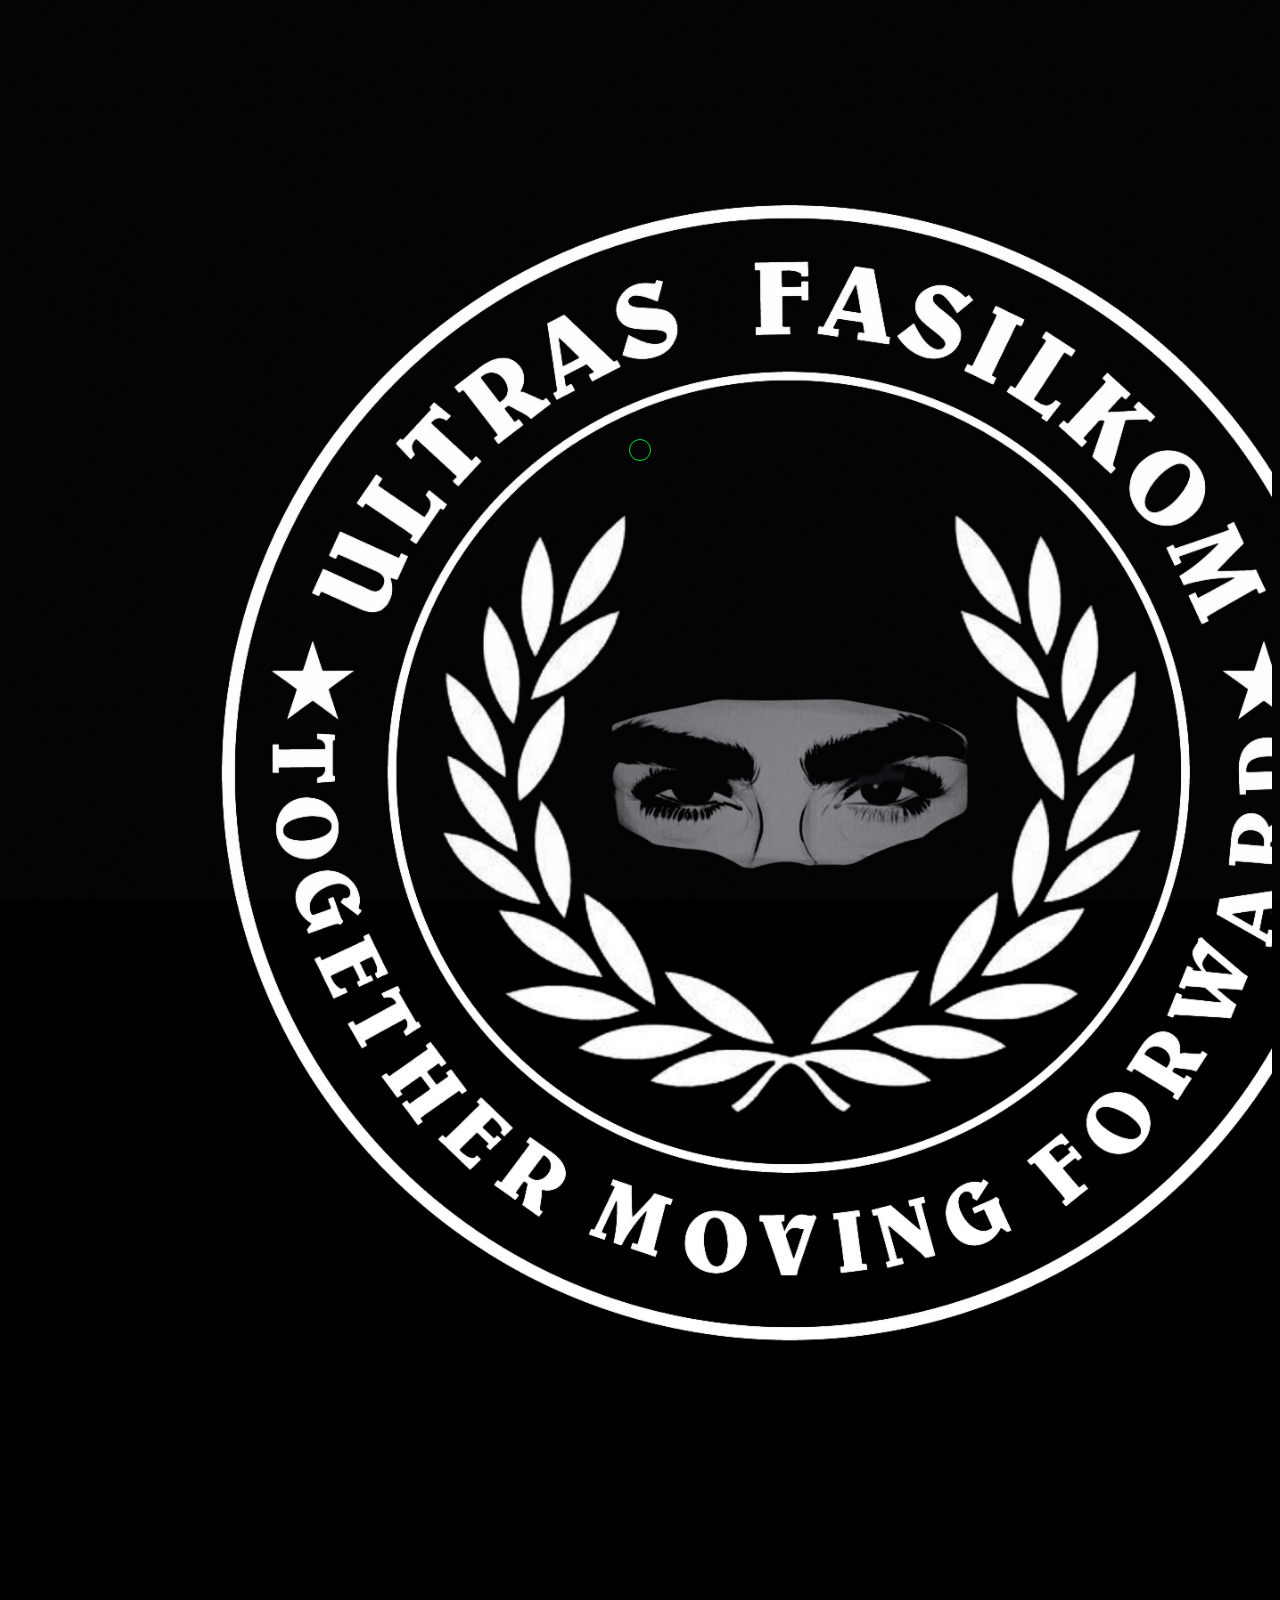
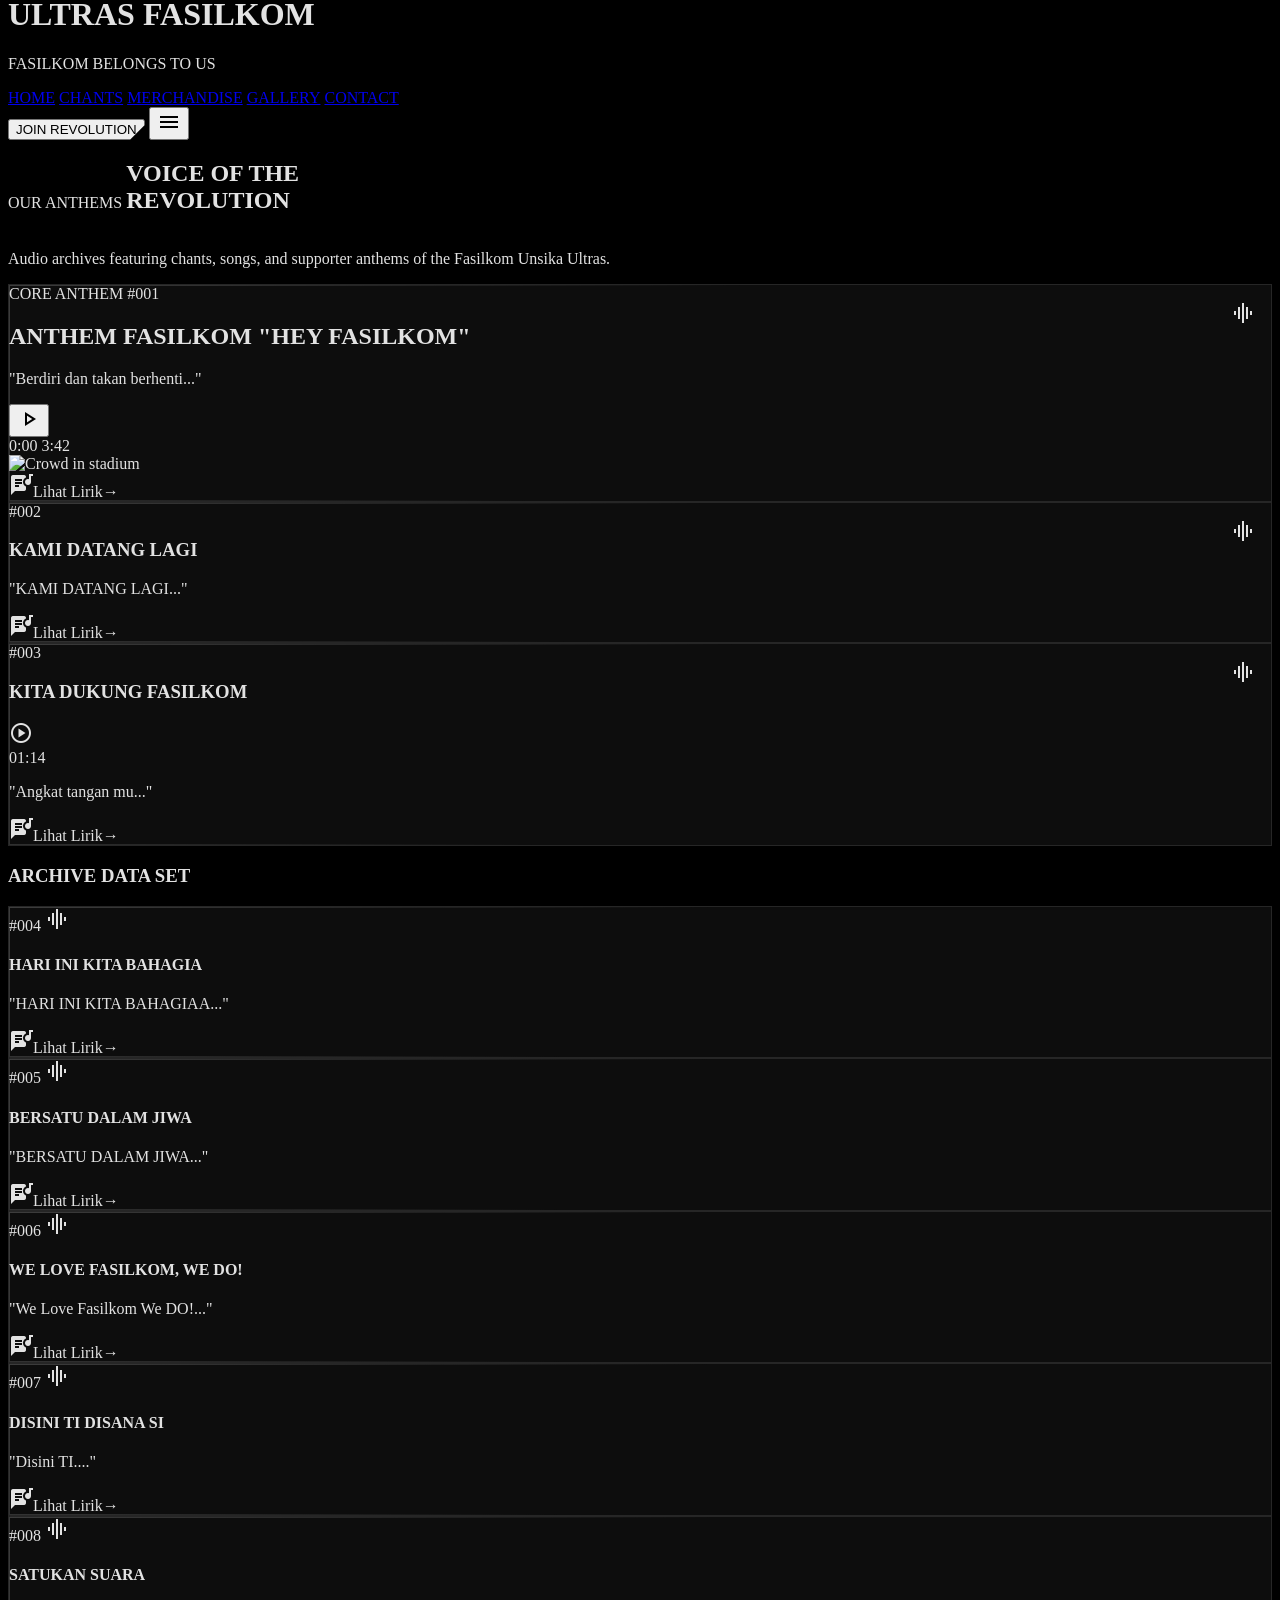
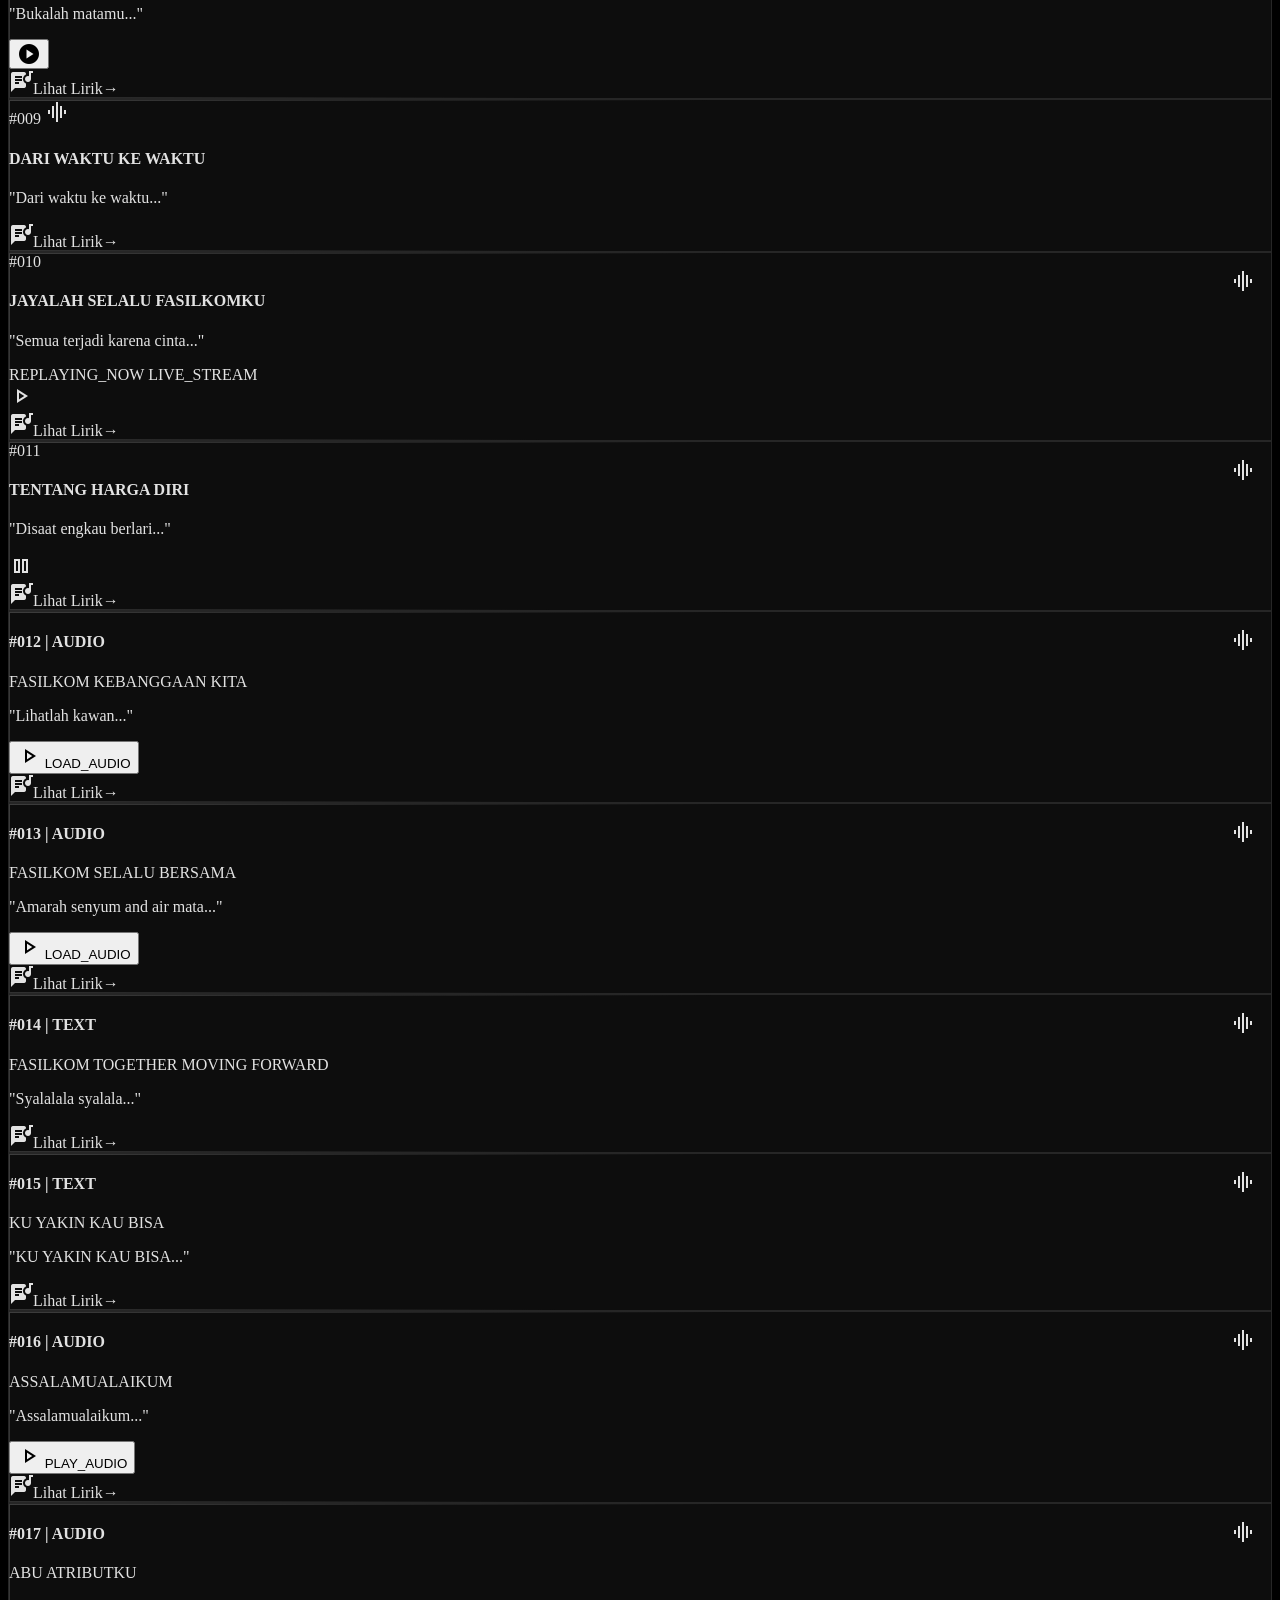
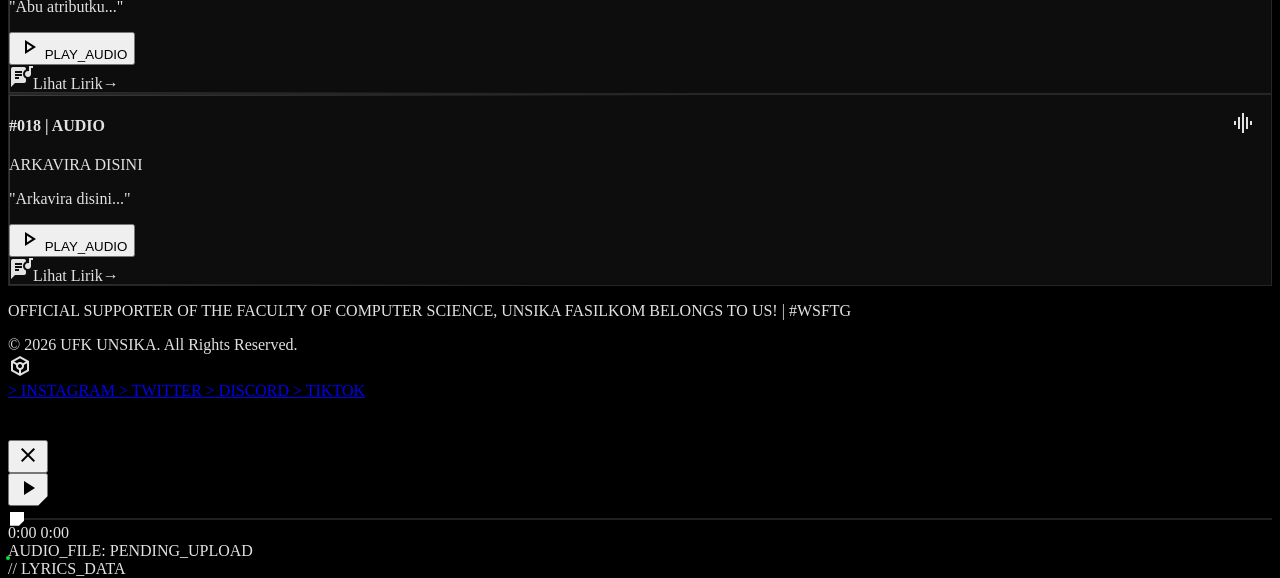
==== commit abd24e00: "Add shared visual effects across all pages - Section reveal on scroll (IntersectionObserver, fade + " ====
--- a/chants.html
+++ b/chants.html
@@ -7,6 +7,7 @@
 <link href="https://fonts.googleapis.com/css2?family=Space+Grotesk:wght@300;400;500;600;700&family=JetBrains+Mono:wght@400;500;600&family=Geist:wght@300;400;500;600&display=swap" rel="stylesheet"/>
 <link href="https://fonts.googleapis.com/css2?family=Material+Symbols+Outlined:wght,FILL@100..700,0..1&display=swap" rel="stylesheet"/>
 <link rel="icon" type="image/png" href="assets/img/Logo Bulat.png"/>
+<link rel="stylesheet" href="assets/effects.css">
 <script id="tailwind-config">
       tailwind.config = {
         darkMode: "class",
@@ -230,9 +231,9 @@
 <nav class="hidden md:flex items-center gap-8">
 <a class="text-on-surface-variant font-data-label text-data-label hover:text-primary hover:bg-surface-container-highest transition-all duration-150 px-2 py-1" href="index.html">HOME</a>
 <a class="text-tertiary-fixed-dim border-b-2 border-tertiary-fixed-dim pb-1 font-data-label text-data-label transition-all duration-150" href="#">CHANTS</a>
-<a class="text-on-surface-variant font-data-label text-data-label hover:text-primary hover:bg-surface-container-highest transition-all duration-150 px-2 py-1" href="#">MERCHANDISE</a>
-<a class="text-on-surface-variant font-data-label text-data-label hover:text-primary hover:bg-surface-container-highest transition-all duration-150 px-2 py-1" href="#">GALLERY</a>
-<a class="text-on-surface-variant font-data-label text-data-label hover:text-primary hover:bg-surface-container-highest transition-all duration-150 px-2 py-1" href="#">CONTACT</a>
+<a class="text-on-surface-variant font-data-label text-data-label hover:text-primary hover:bg-surface-container-highest transition-all duration-150 px-2 py-1" href="merchandise.html">MERCHANDISE</a>
+<a class="text-on-surface-variant font-data-label text-data-label hover:text-primary hover:bg-surface-container-highest transition-all duration-150 px-2 py-1" href="gallery.html">GALLERY</a>
+<a class="text-on-surface-variant font-data-label text-data-label hover:text-primary hover:bg-surface-container-highest transition-all duration-150 px-2 py-1" href="contact.html">CONTACT</a>
 </nav>
 <!-- Right: Button + Hamburger -->
 <div class="flex items-center justify-end gap-4 flex-shrink-0">
@@ -250,9 +251,9 @@
 <nav class="flex flex-col px-6 py-4 gap-1 max-w-[1280px] mx-auto">
 <a class="text-on-surface-variant font-data-label text-data-label py-4 border-b border-outline-variant/20 hover:text-primary transition-colors" href="index.html">HOME</a>
 <a class="text-tertiary-fixed-dim font-data-label text-data-label py-4 border-b border-outline-variant/20 tracking-wider" href="#">CHANTS</a>
-<a class="text-on-surface-variant font-data-label text-data-label py-4 border-b border-outline-variant/20 hover:text-primary transition-colors" href="#">MERCHANDISE</a>
-<a class="text-on-surface-variant font-data-label text-data-label py-4 border-b border-outline-variant/20 hover:text-primary transition-colors" href="#">GALLERY</a>
-<a class="text-on-surface-variant font-data-label text-data-label py-4 border-b border-outline-variant/20 hover:text-primary transition-colors" href="#">CONTACT</a>
+<a class="text-on-surface-variant font-data-label text-data-label py-4 border-b border-outline-variant/20 hover:text-primary transition-colors" href="merchandise.html">MERCHANDISE</a>
+<a class="text-on-surface-variant font-data-label text-data-label py-4 border-b border-outline-variant/20 hover:text-primary transition-colors" href="gallery.html">GALLERY</a>
+<a class="text-on-surface-variant font-data-label text-data-label py-4 border-b border-outline-variant/20 hover:text-primary transition-colors" href="contact.html">CONTACT</a>
 <div class="py-4">
 <button class="w-full bg-primary text-background py-3 font-headline-md font-bold uppercase angular-cut hover:bg-tertiary-fixed-dim transition-all duration-300">JOIN REVOLUTION</button>
 </div>
@@ -261,10 +262,10 @@
 <main class="pt-8 pb-20 px-margin-mobile md:px-margin-desktop max-w-container-max mx-auto">
 <!-- Hero Section -->
 <section class="mb-16">
-<div class="flex flex-col md:flex-row md:items-end justify-between gap-base mb-8">
+<div class="flex flex-col md:flex-row md:items-end justify-between gap-base mb-8" data-reveal>
 <div>
 <span class="font-label-caps text-primary tracking-widest opacity-60">OUR ANTHEMS</span>
-<h1 class="font-headline-xl text-headline-xl mt-2">VOICE OF THE<br/><span class="text-primary">REVOLUTION</span></h1>
+<h1 class="font-headline-xl text-headline-xl mt-2 glitch-text">VOICE OF THE<br/><span class="text-primary">REVOLUTION</span></h1>
 </div>
 <div class="text-right hidden md:block">
 <p class="font-code-sm text-on-surface-variant max-w-xs">
@@ -880,4 +881,5 @@
         card.appendChild(badge);
     });
 </script>
+<script src="assets/effects.js" defer></script>
 </body></html>
--- a/assets/effects.css
+++ b/assets/effects.css
@@ -0,0 +1,103 @@
+/* ============================================
+   ULTRAS FASILKOM — Shared Visual Effects
+   ============================================ */
+
+/* ── 1. SECTION REVEAL ON SCROLL ── */
+[data-reveal] {
+    opacity: 0;
+    transform: translateY(36px);
+    transition: opacity 0.7s cubic-bezier(0.16,1,0.3,1),
+                transform 0.7s cubic-bezier(0.16,1,0.3,1);
+}
+[data-reveal].revealed {
+    opacity: 1;
+    transform: translateY(0);
+}
+[data-reveal][data-delay="1"] { transition-delay: 0.1s; }
+[data-reveal][data-delay="2"] { transition-delay: 0.2s; }
+[data-reveal][data-delay="3"] { transition-delay: 0.3s; }
+[data-reveal][data-delay="4"] { transition-delay: 0.4s; }
+
+/* ── 2. GLITCH TEXT HOVER ── */
+@keyframes glitch-text {
+    0%   { text-shadow:  2px 0 #00e639, -2px 0 #ff0040; transform: translate(0,0); }
+    15%  { text-shadow: -3px 0 #00e639,  3px 0 #ff0040; transform: translate(-2px, 1px) skewX(3deg); }
+    30%  { text-shadow:  3px 2px #00e639,-3px-2px #ff0040; transform: translate(2px,-1px) skewX(-2deg); }
+    45%  { text-shadow: -1px 0 #00e639,  1px 0 #ff0040; transform: translate(-1px, 2px); }
+    60%  { text-shadow:  2px-1px #00e639,-2px 1px #ff0040; transform: translate(1px,-2px) skewX(1deg); }
+    75%  { text-shadow: -2px 2px #00e639, 2px-2px #ff0040; transform: translate(-1px, 1px); }
+    100% { text-shadow: none; transform: translate(0,0); }
+}
+.glitch-text {
+    display: inline-block;
+}
+.glitch-text:hover {
+    animation: glitch-text 0.45s steps(1) 1;
+}
+
+/* ── 3. NOISE / FILM GRAIN OVERLAY ── */
+body::after {
+    content: '';
+    position: fixed;
+    inset: 0;
+    background-image: url("data:image/svg+xml,%3Csvg xmlns='http://www.w3.org/2000/svg' width='300' height='300'%3E%3Cfilter id='n'%3E%3CfeTurbulence type='fractalNoise' baseFrequency='0.88' numOctaves='4' stitchTiles='stitch'/%3E%3C/filter%3E%3Crect width='300' height='300' filter='url(%23n)' opacity='1'/%3E%3C/svg%3E");
+    opacity: 0.038;
+    pointer-events: none;
+    z-index: 997;
+    will-change: auto;
+}
+
+/* ── 4. CUSTOM CURSOR ── */
+@media (hover: hover) and (pointer: fine) {
+    * { cursor: none !important; }
+
+    #fx-cursor {
+        position: fixed;
+        width: 20px;
+        height: 20px;
+        border: 1.5px solid #00e639;
+        border-radius: 50%;
+        pointer-events: none;
+        z-index: 9999;
+        transform: translate(-50%, -50%);
+        transition: width 0.18s ease, height 0.18s ease,
+                    border-color 0.18s ease, opacity 0.2s ease;
+        mix-blend-mode: difference;
+    }
+    #fx-cursor.hovered {
+        width: 40px;
+        height: 40px;
+        border-color: #ffffff;
+        background: rgba(255,255,255,0.04);
+    }
+    #fx-cursor.clicked {
+        width: 12px;
+        height: 12px;
+        background: #00e639;
+        border-color: #00e639;
+    }
+    #fx-cursor-dot {
+        position: fixed;
+        width: 4px;
+        height: 4px;
+        background: #00e639;
+        border-radius: 50%;
+        pointer-events: none;
+        z-index: 9999;
+        transform: translate(-50%, -50%);
+        transition: opacity 0.2s ease;
+    }
+}
+
+
+/* ── REDUCED MOTION OVERRIDES ── */
+@media (prefers-reduced-motion: reduce) {
+    [data-reveal] {
+        opacity: 1 !important;
+        transform: none !important;
+        transition: none !important;
+    }
+    .glitch-text:hover { animation: none !important; }
+    #fx-cursor, #fx-cursor-dot { display: none !important; }
+    body::after { display: none; }
+}
